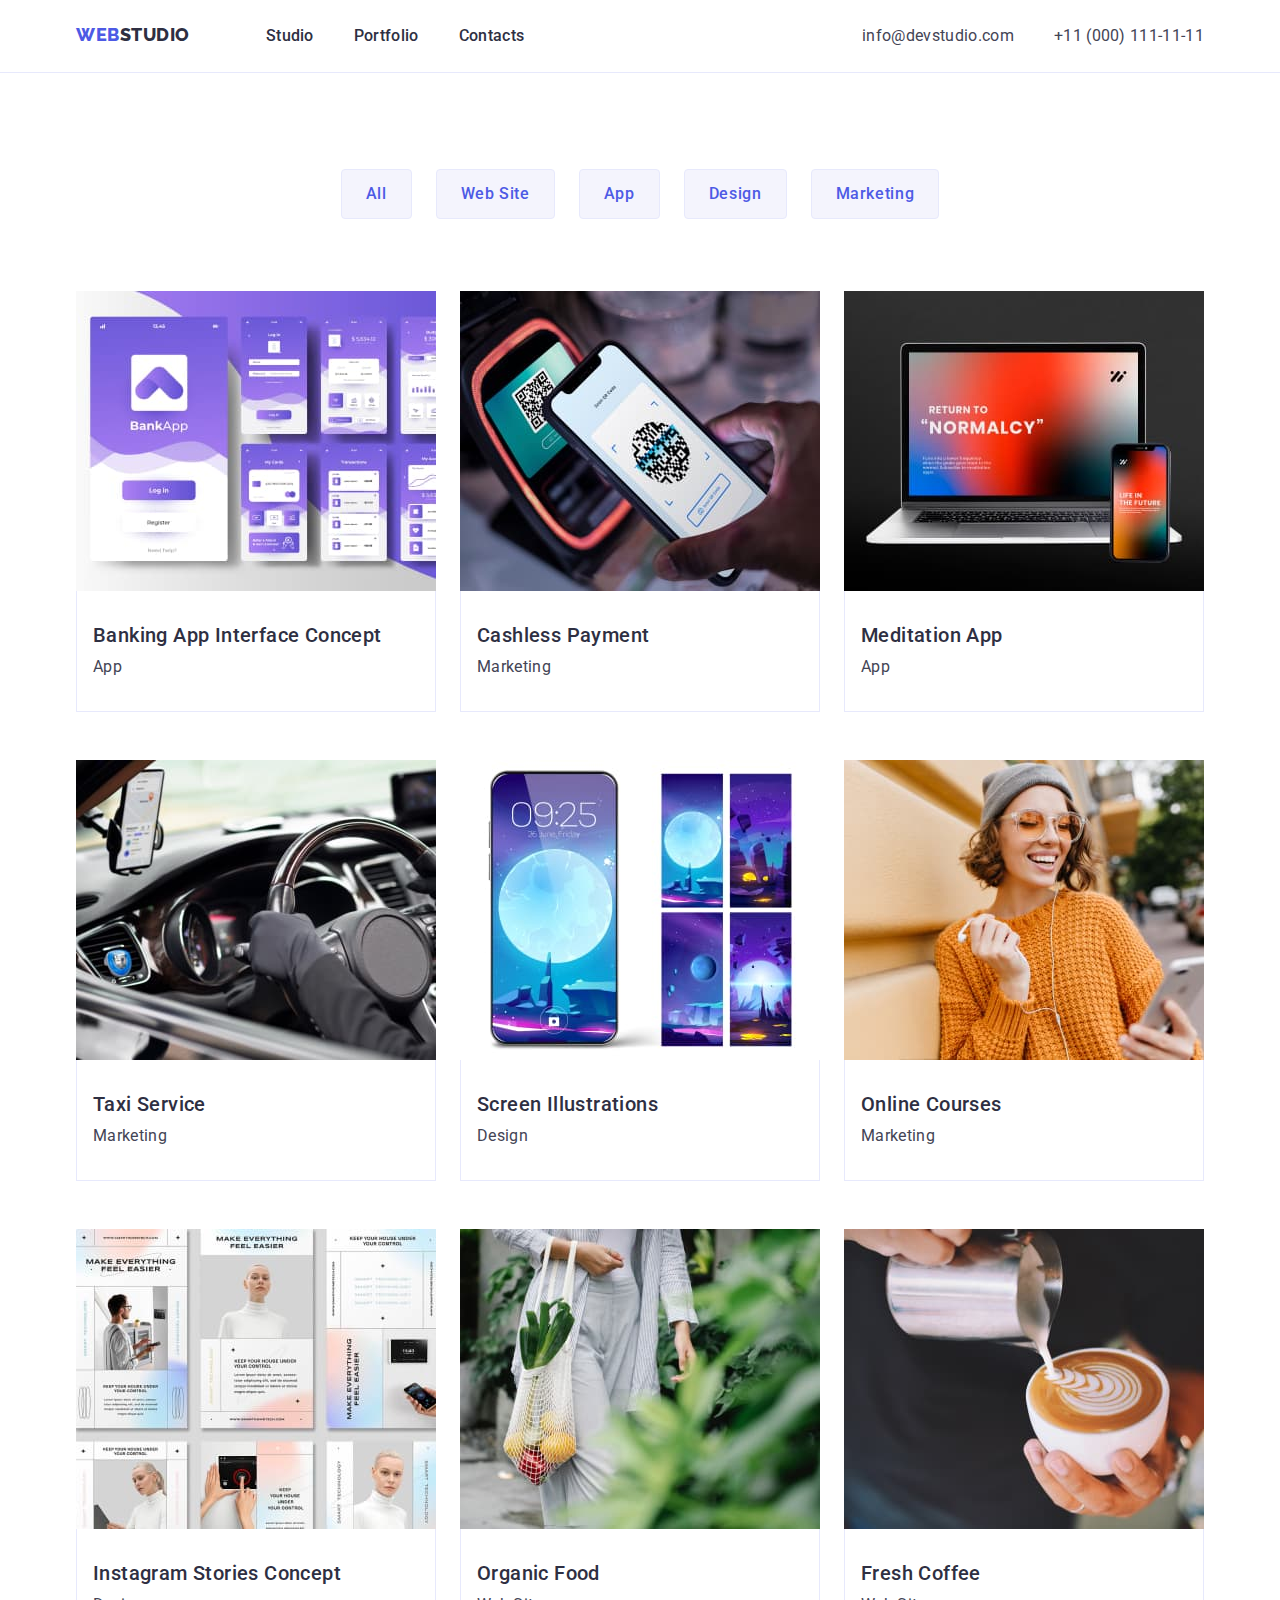
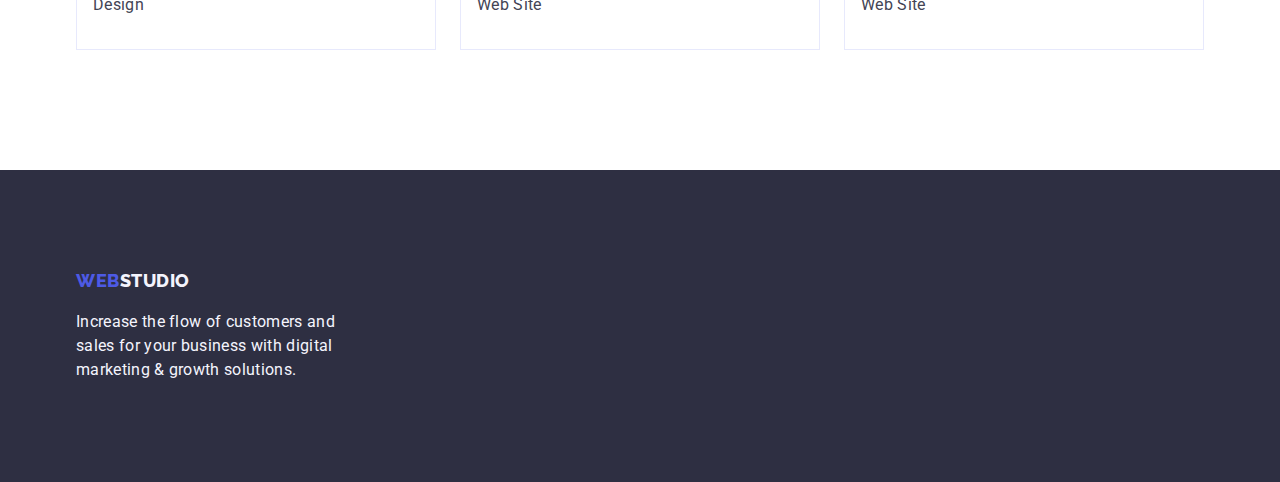
==== portfolio.html @ f59f9e8d "start-1" ====
<!DOCTYPE html>
<html lang="en">
  <head>
    <meta charset="UTF-8" />
    <meta http-equiv="X-UA-Compatible" content="IE=edge" />
    <meta name="viewport" content="width=device-width, initial-scale=1.0" />
    <title>Portfolio</title>
    <link rel="preconnect" href="https://fonts.googleapis.com" />
    <link rel="preconnect" href="https://fonts.gstatic.com" crossorigin />
    <link
      href="https://fonts.googleapis.com/css2?family=Raleway:wght@800&family=Roboto:wght@400;500;700&display=swap"
      rel="stylesheet"
    />
    <link
      rel="stylesheet"
      href="https://cdn.jsdelivr.net/npm/modern-normalize@2.0.0/modern-normalize.min.css"
    />
    <link rel="stylesheet" href="./css/styles.css" />
  </head>
  <body>
    <!-- Header -->
    <header class="page-header">
      <div class="container header-container">
        <nav class="page-nav">
          <a class="logo link" href="./index.html"
            >Web<span class="logo-studio">Studio</span></a
          >
          <ul class="nav-list list">
            <li class="nav-item">
              <a class="nav-link link" href="./index.html">Studio</a>
            </li>
            <li class="nav-item">
              <a class="nav-link link" href="./portfolio.html">Portfolio</a>
            </li>
            <li class="nav-item">
              <a class="nav-link link" href="">Contacts</a>
            </li>
          </ul>
        </nav>
        <address class="address">
          <ul class="address-list list">
            <li class="address-item">
              <a class="address-link link" href="mailto:info@devstudio.com"
                >info@devstudio.com</a
              >
            </li>
            <li class="address-item">
              <a class="address-link link" href="tel:+110001111111"
                >+11 (000) 111-11-11</a
              >
            </li>
          </ul>
        </address>
      </div>
    </header>
    <main>
      <section class="portfolio-section">
        <div class="container">
          <h1 class="visually-hidden">Our project</h1>
          <!-- Filters -->
          <ul class="filter-list list">
            <li><button type="button" class="btn-item">All</button></li>
            <li><button type="button" class="btn-item">Web Site</button></li>
            <li><button type="button" class="btn-item">App</button></li>
            <li><button type="button" class="btn-item">Design</button></li>
            <li><button type="button" class="btn-item">Marketing</button></li>
          </ul>
          <!-- Card concept -->
          <ul class="card-list list">
            <li class="card-item">
              <a href="" class="link">
                <img src="./images/portfolio-1.jpg" alt="Banking" width="360" />
                <div class="card-text-wrap">
                  <h2 class="card-title">Banking App Interface Concept</h2>
                  <p class="card-text">App</p>
                </div></a
              >
            </li>
            <li class="card-item">
              <a href="" class="link">
                <img
                  src="./images/portfolio-2.jpg"
                  alt="Cashless"
                  width="360"
                />
                <div class="card-text-wrap">
                  <h2 class="card-title">Cashless Payment</h2>
                  <p class="card-text">Marketing</p>
                </div></a
              >
            </li>
            <li class="card-item">
              <a href="" class="link">
                <img src="./images/portfolio-3.jpg" alt="Laptop" width="360" />
                <div class="card-text-wrap">
                  <h2 class="card-title">Meditation App</h2>
                  <p class="card-text">App</p>
                </div></a
              >
            </li>
            <li class="card-item">
              <a href="" class="link">
                <img src="./images/portfolio-4.jpg" alt="Taxi" width="360" />
                <div class="card-text-wrap">
                  <h2 class="card-title">Taxi Service</h2>
                  <p class="card-text">Marketing</p>
                </div></a
              >
            </li>
            <li class="card-item">
              <a href="" class="link">
                <img
                  src="./images/portfolio-5.jpg"
                  alt="Screen Illustrations"
                  width="360"
                />
                <div class="card-text-wrap">
                  <h2 class="card-title">Screen Illustrations</h2>
                  <p class="card-text">Design</p>
                </div></a
              >
            </li>
            <li class="card-item">
              <a href="" class="link">
                <img
                  src="./images/portfolio-6.jpg"
                  alt="Smiling Woman"
                  width="360"
                />
                <div class="card-text-wrap">
                  <h2 class="card-title">Online Courses</h2>
                  <p class="card-text">Marketing</p>
                </div></a
              >
            </li>
            <li class="card-item">
              <a href="" class="link">
                <img
                  src="./images/portfolio-7.jpg"
                  alt="Instagram"
                  width="360"
                />
                <div class="card-text-wrap">
                  <h2 class="card-title">Instagram Stories Concept</h2>
                  <p class="card-text">Design</p>
                </div></a
              >
            </li>
            <li class="card-item">
              <a href="" class="link">
                <img src="./images/portfolio-8.jpg" alt="Fruit" width="360" />
                <div class="card-text-wrap">
                  <h2 class="card-title">Organic Food</h2>
                  <p class="card-text">Web Site</p>
                </div></a
              >
            </li>
            <li class="card-item">
              <a href="" class="link">
                <img
                  src="./images/portfolio-9.jpg"
                  alt="Cap of Coffee"
                  width="360"
                />
                <div class="card-text-wrap">
                  <h2 class="card-title">Fresh Coffee</h2>
                  <p class="card-text">Web Site</p>
                </div></a
              >
            </li>
          </ul>
        </div>
      </section>
    </main>
    <!-- Footer -->
    <footer class="footer">
      <div class="container">
        <a class="footer-logo link" href="./index.html"
          >Web<span class="footer-logo-studio">Studio</span></a
        >
        <p class="footer-text">
          Increase the flow of customers and sales for your business with
          digital marketing & growth solutions.
        </p>
      </div>
    </footer>
  </body>
</html>
---- css/styles.css ----
:root {
  --first-title-color: #2e2f42;
  --second-title-color: #ffffff;
  --first-text-color: #434455;
  --second-text-color: #f4f4fd;
  --first-background-color: #2e2f42;
  --second-background-color: #f4f4fd;
}

h1,
h2,
h3,
p {
  margin-top: 0;
  margin-bottom: 0;
}

ul,
ol {
  margin-top: 0;
  margin-bottom: 0;
  padding-left: 0;
}

img {
  display: block;
}

address {
  font-style: normal;
}

button {
  cursor: pointer;
}

.list {
  list-style: none;
  margin: 0;
  padding: 0;
}

.link {
  text-decoration: none;
}

body {
  font-family: "Roboto", sans-serif;
  color: #434455;
  background-color: #ffffff;
}
.container {
  width: 1158px;
  padding: 0 15px;
  margin: 0 auto;
}

/* -------- HEADER -------- */

.page-header {
  border-bottom: 1px solid #e7e9fc;
}

.header-container {
  display: flex;
  align-items: center;
  justify-content: space-between;
}

.page-nav {
  display: flex;
  align-items: center;
}

.logo {
  font-family: "Raleway", sans-serif;
  font-weight: 800;
  font-size: 18px;
  height: 24px;
  line-height: 1.17;
  letter-spacing: 0.03em;
  text-transform: uppercase;
  color: #4d5ae5;
  margin-right: 76px;
}

.logo-studio {
  color: var(--first-title-color);
}

.nav-list {
  display: flex;
  align-items: center;
  gap: 40px;
}

.nav-item {
  padding-top: 24px;
  padding-bottom: 24px;
}

.nav-link {
  font-weight: 500;
  font-size: 16px;
  line-height: 1.5;
  letter-spacing: 0.02em;
  color: var(--first-title-color);
  padding-top: 24px;
  padding-bottom: 24px;
}

.nav-link:hover,
.nav-link:focus {
  color: #404bbf;
}

.address-list {
  display: flex;
  align-items: center;
  gap: 40px;
}

.address-link {
  font-style: normal;
  font-size: 16px;
  line-height: 1.5;
  letter-spacing: 0.02em;
  color: var(--first-text-color);
}

.address-link:hover,
.address-link:focus {
  color: #404bbf;
}

/* -------- HERO -------- */

.hero {
  background-color: var(--first-background-color);
  padding-top: 188px;
  padding-bottom: 188px;
}

.hero-container {
  display: flex;
  align-items: center;
  flex-direction: column;
}

.hero-title {
  font-size: 56px;
  max-width: 496px;
  height: 120px;
  line-height: 1.07;
  letter-spacing: 0.02em;
  text-align: center;
  color: var(--second-title-color);
  margin-bottom: 48px;
}

.hero-btn {
  font-family: "Roboto", sans-serif;
  min-width: 169px;
  background: #4d5ae5;
  font-weight: 500;
  font-size: 16px;
  line-height: 1.5;
  letter-spacing: 0.04em;
  color: #ffffff;
  border-radius: 4px;
  padding: 16px 32px;
  border: none;
}

.hero-btn:hover,
.hero-btn:focus {
  background-color: #404bbf;
}

/* -------- FEATURES -------- */

.section {
  padding-top: 120px;
  padding-bottom: 120px;
}

.visually-hidden {
  position: absolute;
  width: 1px;
  height: 1px;
  margin: -1px;
  border: 0;
  padding: 0;
  white-space: nowrap;
  clip-path: inset(100%);
  clip: rect(0 0 0 0);
  overflow: hidden;
}

.feature-wrap {
  display: flex;
  align-items: flex-start;
  gap: 24px;
}

.feature-item {
  width: 264px;
}

.feature-title {
  font-weight: 500;
  font-size: 20px;
  line-height: 1.2;
  letter-spacing: 0.02em;
  color: var(--first-title-color);
  margin-bottom: 8px;
}

.feature-text {
  font-size: 16px;
  line-height: 1.5;
  letter-spacing: 0.02em;
  color: var(--first-text-color);
}

/* -------- SECTION 2 -------- */

.section-two {
  padding-bottom: 120px;
}

.section-title {
  font-size: 36px;
  line-height: 1.11;
  letter-spacing: 0.02em;
  text-align: center;
  text-transform: capitalize;
  color: var(--first-title-color);
  margin-bottom: 72px;
}
.section-list {
  display: flex;
  gap: 24px;
}

/* -------- SECTION 3 -------- */

.team-section {
  background-color: var(--second-background-color);
}

.team-container {
  display: flex;
  flex-direction: column;
}

.team-list {
  display: flex;
  gap: 24px;
}

.team-item {
  background-color: #ffffff;
  border-radius: 0 0 4px 4px;
}

.team-text-wrap {
  display: flex;
  flex-direction: column;
  padding: 32px 16px;
}

.name {
  font-weight: 500;
  font-size: 20px;
  text-align: center;
  line-height: 1.2;
  letter-spacing: 0.02em;
  color: var(--first-title-color);
  margin-bottom: 8px;
}

.team-text {
  font-size: 16px;
  text-align: center;
  line-height: 1.5;
  letter-spacing: 0.02em;
  color: var(--first-text-color);
}

/* -------- PORTFOLIO-FILTER -------- */

.portfolio-section {
  padding-top: 96px;
  padding-bottom: 120px;
}

.filter-list {
  display: flex;
  justify-content: center;
  gap: 24px;
  margin-bottom: 72px;
}

.btn-item {
  font-family: inherit;
  background-color: #f4f4fd;
  font-weight: 500;
  font-size: 16px;
  line-height: 1.5;
  letter-spacing: 0.04em;
  color: #4d5ae5;
  padding: 12px 24px;
  border: 1px solid #e7e9fc;
  border-radius: 4px;
}

.btn-item:hover,
.btn-item:focus {
  background-color: #404bbf;
  color: #ffffff;
  box-shadow: 0px 3px 1px rgba(0, 0, 0, 0.1), 0px 2px 1px rgba(0, 0, 0, 0.08),
    0px 2px 2px rgba(0, 0, 0, 0.12);
  border: 1px solid transparent;
}

/* -------- CARD CONCEPT -------- */

.card-list {
  display: flex;
  flex-wrap: wrap;
  gap: 48px 24px;
}

.card-text-wrap {
  display: flex;
  flex-direction: column;
  align-items: flex-start;
  padding: 32px 16px;
  border: 1px solid #e7e9fc;
  border-top: none;
}

.card-title {
  font-weight: 500;
  font-size: 20px;
  line-height: 1.2;
  letter-spacing: 0.02em;
  color: var(--first-title-color);
  margin-bottom: 8px;
}

.card-text {
  font-size: 16px;
  line-height: 1.5;
  letter-spacing: 0.02em;
  color: var(--first-text-color);
}

/* -------- FOOTER -------- */

.footer {
  background-color: var(--first-background-color);
  padding-top: 100px;
  padding-bottom: 100px;
}

.footer-logo {
  display: inline-block;
  font-family: "Raleway", sans-serif;
  font-weight: 800;
  font-size: 18px;
  height: 24px;
  line-height: 1.17;
  letter-spacing: 0.03em;
  text-transform: uppercase;
  color: #4d5ae5;
  margin-bottom: 16px;
}

.footer-text {
  font-size: 16px;
  width: 264px;
  line-height: 1.5;
  letter-spacing: 0.02em;
  color: var(--second-text-color);
}

.footer-logo-studio {
  color: var(--second-text-color);
}
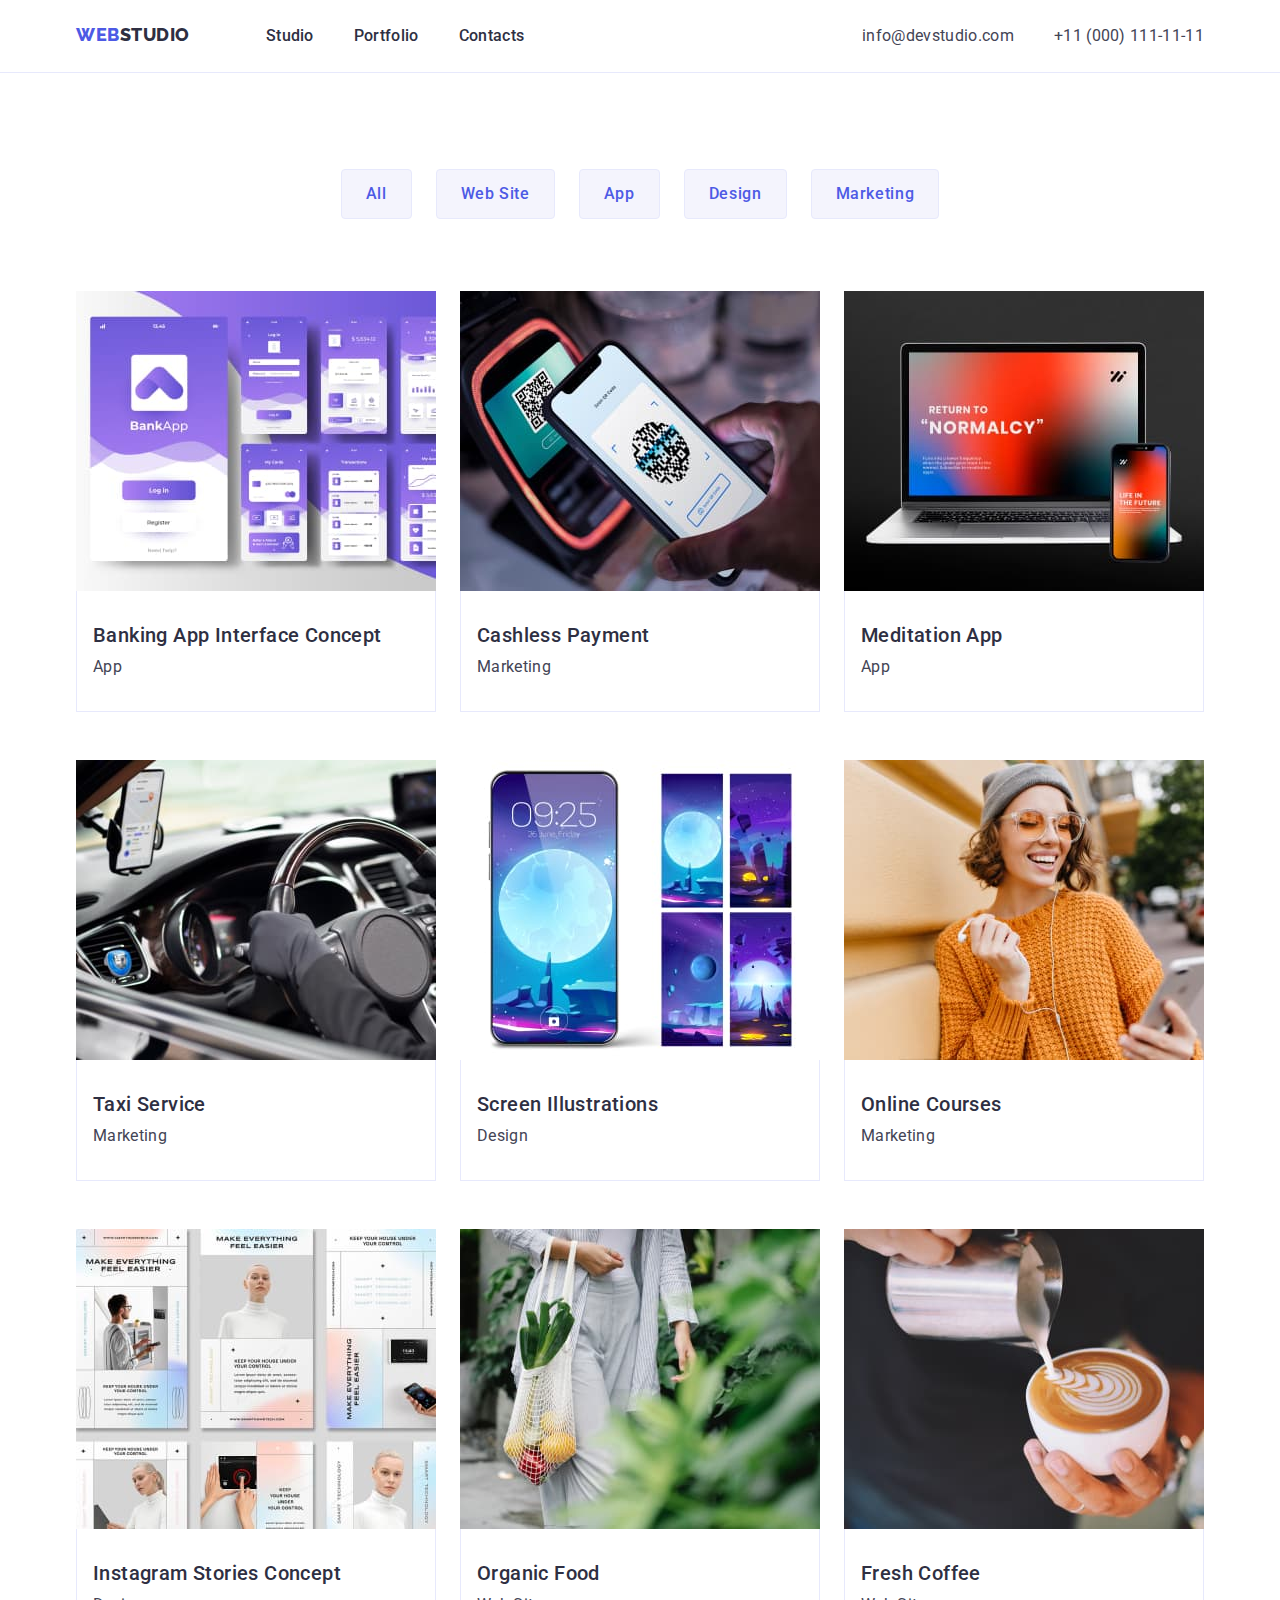
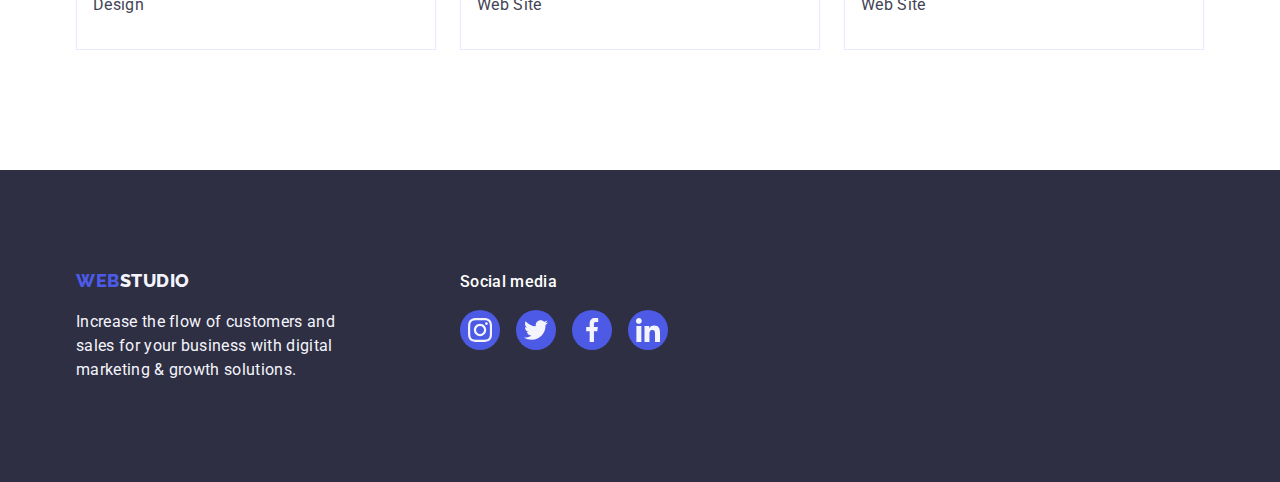
==== commit d7e2e86c: "monday-1" ====
--- a/portfolio.html
+++ b/portfolio.html
@@ -174,14 +174,49 @@
     </main>
     <!-- Footer -->
     <footer class="footer">
-      <div class="container">
-        <a class="footer-logo link" href="./index.html"
-          >Web<span class="footer-logo-studio">Studio</span></a
-        >
-        <p class="footer-text">
-          Increase the flow of customers and sales for your business with
-          digital marketing & growth solutions.
-        </p>
+      <div class="container footer-container">
+        <div class="logo-wrap">
+          <a class="footer-logo link" href="./index.html"
+            >Web<span class="footer-logo-studio">Studio</span></a
+          >
+          <p class="footer-text">
+            Increase the flow of customers and sales for your business with
+            digital marketing & growth solutions.
+          </p>
+        </div>
+        <div class="social-media-wrap">
+          <p class="social-media-text">Social media</p>
+          <ul class="social-media-list list">
+            <li class="social-list-item">
+              <a href="" class="social-list-link">
+                <svg class="social-list-icon" width="24" height="24">
+                  <use href="./images/icons.svg#icon-instagram"></use>
+                </svg>
+              </a>
+            </li>
+            <li class="social-list-item">
+              <a href="" class="social-list-link">
+                <svg class="social-list-icon" width="24" height="24">
+                  <use href="./images/icons.svg#icon-twitter"></use>
+                </svg>
+              </a>
+            </li>
+            <li class="social-list-item">
+              <a href="" class="social-list-link">
+                <svg class="social-list-icon" width="24" height="24">
+                  <use href="./images/icons.svg#icon-facebook"></use>
+                </svg>
+              </a>
+            </li>
+            <li class="social-list-item">
+              <a href="" class="social-list-link">
+                <svg class="social-list-icon" width="24" height="24">
+                  <use href="./images/icons.svg#icon-linkedin"></use>
+                </svg>
+              </a>
+            </li>
+          </ul>
+        </div>
       </div>
     </footer>
   </body>
--- a/css/styles.css
+++ b/css/styles.css
@@ -139,6 +139,12 @@
   background-color: var(--first-background-color);
   padding-top: 188px;
   padding-bottom: 188px;
+  background-image: linear-gradient(
+      rgba(46, 47, 66, 0.7),
+      rgba(46, 47, 66, 0.7)
+    ),
+    url("../images/bg.jpg");
+  background-size: cover;
 }
 
 .hero-container {
@@ -207,6 +213,16 @@
   width: 264px;
 }
 
+.feature-icon {
+  display: flex;
+  justify-content: center;
+  align-items: center;
+  background: var(--second-background-color);
+  border-radius: 4px;
+  height: 112px;
+  margin-bottom: 8px;
+}
+
 .feature-title {
   font-weight: 500;
   font-size: 20px;
@@ -286,8 +302,40 @@
   line-height: 1.5;
   letter-spacing: 0.02em;
   color: var(--first-text-color);
-}
-
+  margin-bottom: 8px;
+}
+
+.social-list {
+  display: flex;
+  gap: 24px;
+}
+
+.social-list-link {
+  display: flex;
+  justify-content: center;
+  align-items: center;
+  width: 40px;
+  height: 40px;
+  border-radius: 50%;
+  background-color: #4d5ae5;
+}
+
+/* -----------SECTION 4----------- */
+
+.customers-list {
+  display: flex;
+  gap: 24px;
+}
+
+.customers-list-item {
+  display: flex;
+  justify-content: center;
+  align-items: center;
+  width: 168px;
+  height: 88px;
+  border: 1px solid #8e8f99;
+  border-radius: 4px;
+}
 /* -------- PORTFOLIO-FILTER -------- */
 
 .portfolio-section {
@@ -363,6 +411,10 @@
   background-color: var(--first-background-color);
   padding-top: 100px;
   padding-bottom: 100px;
+}
+
+.footer-container {
+  display: flex;
 }
 
 .footer-logo {
@@ -389,3 +441,26 @@
 .footer-logo-studio {
   color: var(--second-text-color);
 }
+
+.social-media-wrap {
+  display: flex;
+  flex-direction: column;
+  width: 208px;
+  height: 80px;
+  margin-left: 120px;
+}
+
+.social-media-text {
+  font-family: "Roboto", sans-serif;
+  font-weight: 500;
+  font-size: 16px;
+  line-height: 1.5;
+  letter-spacing: 0.02em;
+  color: #ffffff;
+  margin-bottom: 16px;
+}
+
+.social-media-list {
+  display: flex;
+  gap: 16px;
+}
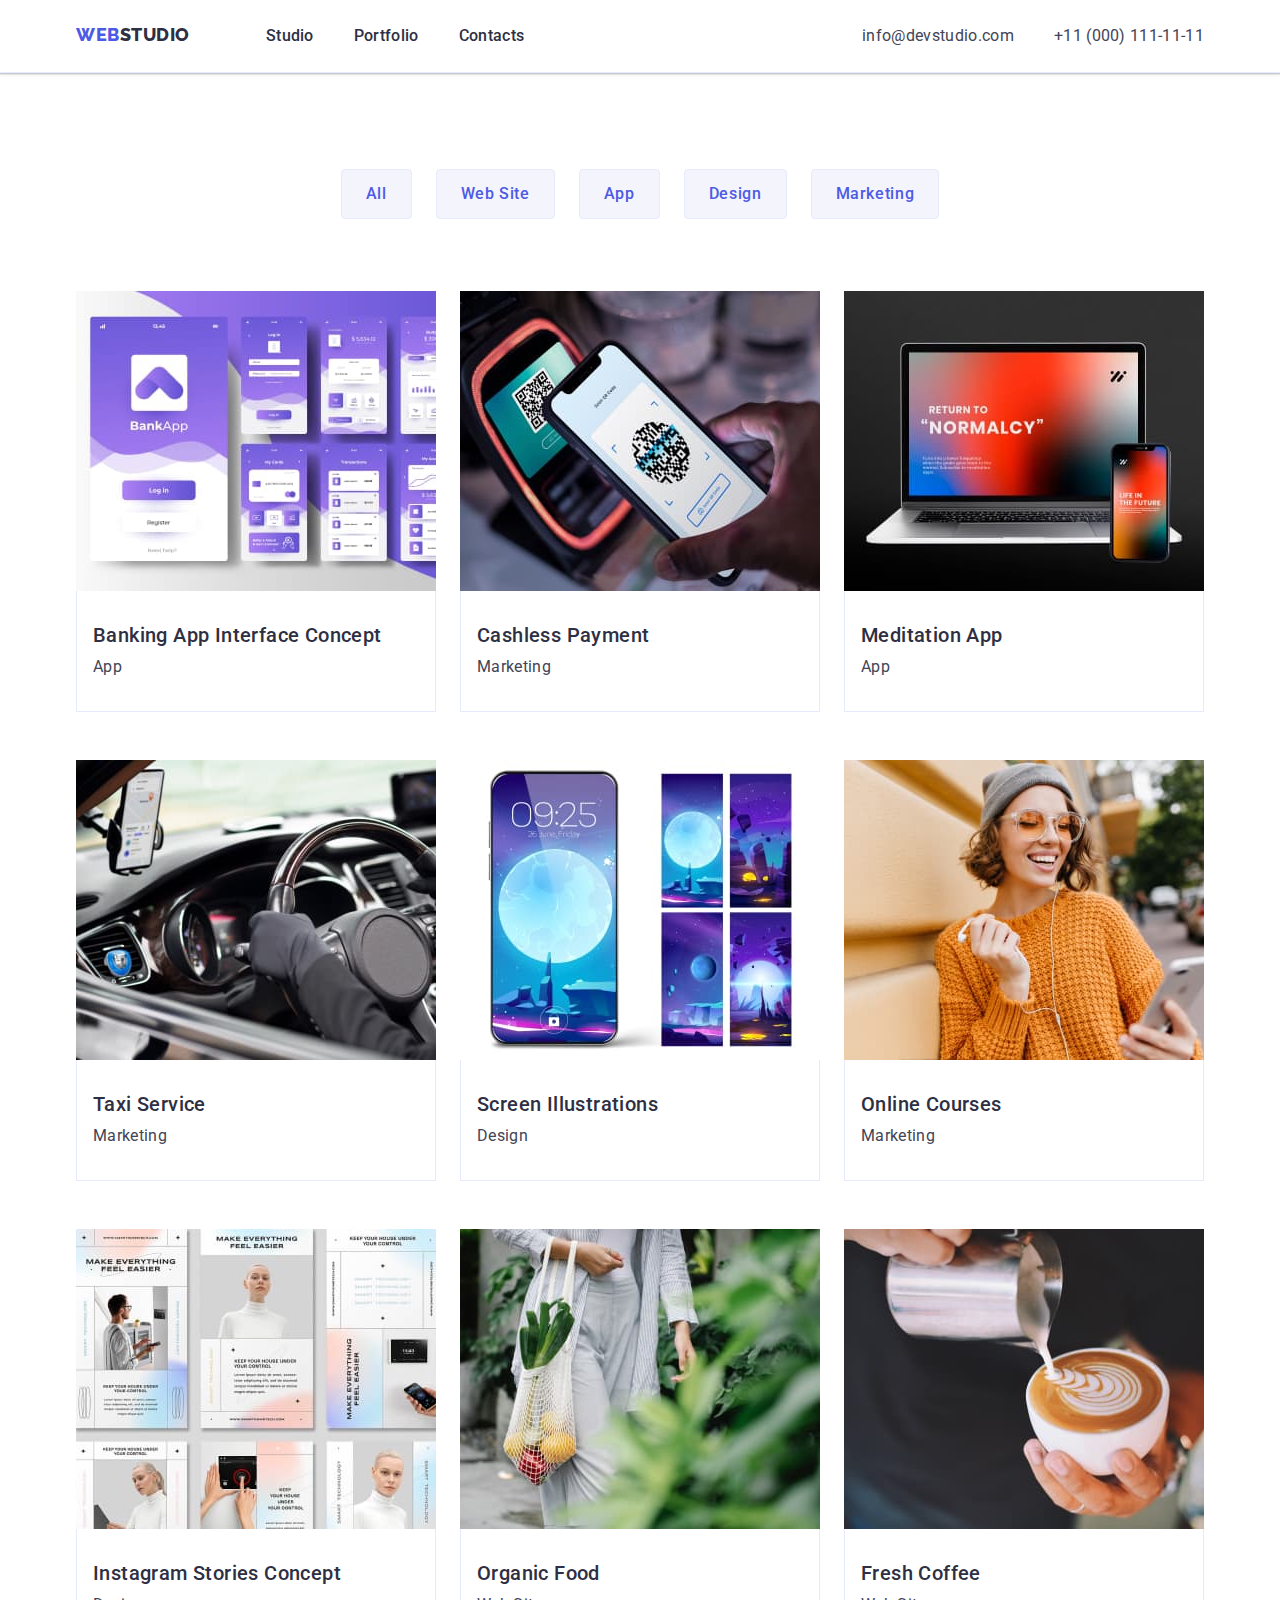
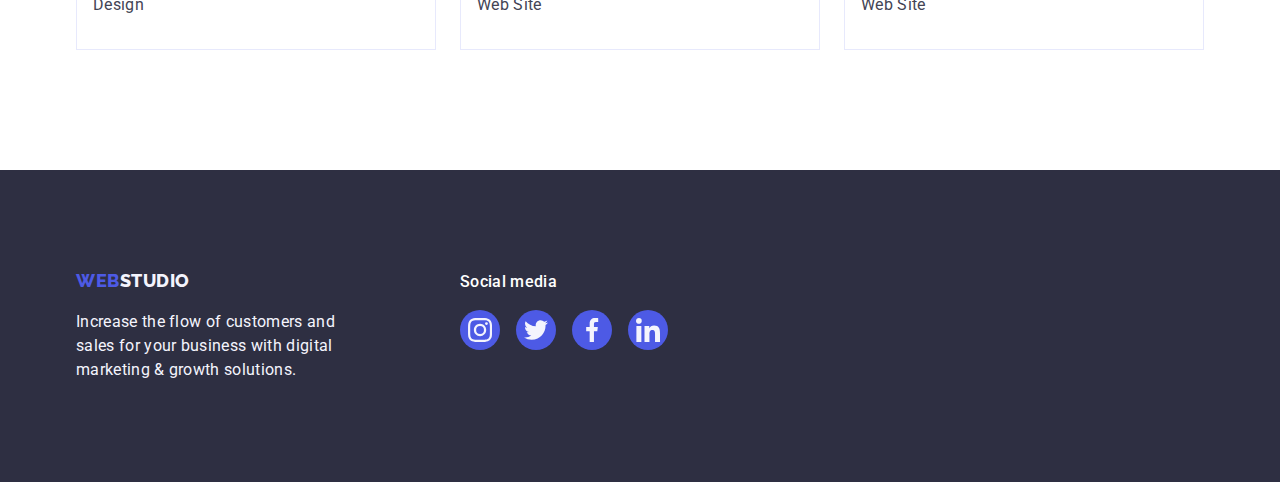
==== commit 6926e138: "finish-1" ====
--- a/portfolio.html
+++ b/portfolio.html
@@ -68,7 +68,7 @@
           <!-- Card concept -->
           <ul class="card-list list">
             <li class="card-item">
-              <a href="" class="link">
+              <a href="" class="link-app link">
                 <img src="./images/portfolio-1.jpg" alt="Banking" width="360" />
                 <div class="card-text-wrap">
                   <h2 class="card-title">Banking App Interface Concept</h2>
@@ -77,7 +77,7 @@
               >
             </li>
             <li class="card-item">
-              <a href="" class="link">
+              <a href="" class="link-app link">
                 <img
                   src="./images/portfolio-2.jpg"
                   alt="Cashless"
@@ -90,7 +90,7 @@
               >
             </li>
             <li class="card-item">
-              <a href="" class="link">
+              <a href="" class="link-app link">
                 <img src="./images/portfolio-3.jpg" alt="Laptop" width="360" />
                 <div class="card-text-wrap">
                   <h2 class="card-title">Meditation App</h2>
@@ -99,7 +99,7 @@
               >
             </li>
             <li class="card-item">
-              <a href="" class="link">
+              <a href="" class="link-app link">
                 <img src="./images/portfolio-4.jpg" alt="Taxi" width="360" />
                 <div class="card-text-wrap">
                   <h2 class="card-title">Taxi Service</h2>
@@ -108,7 +108,7 @@
               >
             </li>
             <li class="card-item">
-              <a href="" class="link">
+              <a href="" class="link-app link">
                 <img
                   src="./images/portfolio-5.jpg"
                   alt="Screen Illustrations"
@@ -121,7 +121,7 @@
               >
             </li>
             <li class="card-item">
-              <a href="" class="link">
+              <a href="" class="link-app link">
                 <img
                   src="./images/portfolio-6.jpg"
                   alt="Smiling Woman"
@@ -134,7 +134,7 @@
               >
             </li>
             <li class="card-item">
-              <a href="" class="link">
+              <a href="" class="link-app link">
                 <img
                   src="./images/portfolio-7.jpg"
                   alt="Instagram"
@@ -147,7 +147,7 @@
               >
             </li>
             <li class="card-item">
-              <a href="" class="link">
+              <a href="" class="link-app link">
                 <img src="./images/portfolio-8.jpg" alt="Fruit" width="360" />
                 <div class="card-text-wrap">
                   <h2 class="card-title">Organic Food</h2>
@@ -156,7 +156,7 @@
               >
             </li>
             <li class="card-item">
-              <a href="" class="link">
+              <a href="" class="link-app link">
                 <img
                   src="./images/portfolio-9.jpg"
                   alt="Cap of Coffee"
@@ -188,28 +188,28 @@
           <p class="social-media-text">Social media</p>
           <ul class="social-media-list list">
             <li class="social-list-item">
-              <a href="" class="social-list-link">
+              <a href="" class="social-media-link">
                 <svg class="social-list-icon" width="24" height="24">
                   <use href="./images/icons.svg#icon-instagram"></use>
                 </svg>
               </a>
             </li>
             <li class="social-list-item">
-              <a href="" class="social-list-link">
+              <a href="" class="social-media-link">
                 <svg class="social-list-icon" width="24" height="24">
                   <use href="./images/icons.svg#icon-twitter"></use>
                 </svg>
               </a>
             </li>
             <li class="social-list-item">
-              <a href="" class="social-list-link">
+              <a href="" class="social-media-link">
                 <svg class="social-list-icon" width="24" height="24">
                   <use href="./images/icons.svg#icon-facebook"></use>
                 </svg>
               </a>
             </li>
             <li class="social-list-item">
-              <a href="" class="social-list-link">
+              <a href="" class="social-media-link">
                 <svg class="social-list-icon" width="24" height="24">
                   <use href="./images/icons.svg#icon-linkedin"></use>
                 </svg>
--- a/css/styles.css
+++ b/css/styles.css
@@ -59,6 +59,8 @@
 
 .page-header {
   border-bottom: 1px solid #e7e9fc;
+  box-shadow: 0px 2px 1px rgba(46, 47, 66, 0.08),
+    0px 1px 1px rgba(46, 47, 66, 0.16), 0px 1px 6px rgba(46, 47, 66, 0.08);
 }
 
 .header-container {
@@ -278,6 +280,8 @@
 .team-item {
   background-color: #ffffff;
   border-radius: 0 0 4px 4px;
+  box-shadow: 0px 1px 6px rgba(46, 47, 66, 0.08),
+    0px 1px 1px rgba(46, 47, 66, 0.16), 0px 2px 1px rgba(46, 47, 66, 0.08);
 }
 
 .team-text-wrap {
@@ -308,6 +312,10 @@
 .social-list {
   display: flex;
   gap: 24px;
+}
+
+.social-list-icon {
+  fill: #ffffff;
 }
 
 .social-list-link {
@@ -320,6 +328,10 @@
   background-color: #4d5ae5;
 }
 
+.social-list-link:hover {
+  background-color: #404bbf;
+}
+
 /* -----------SECTION 4----------- */
 
 .customers-list {
@@ -328,14 +340,31 @@
 }
 
 .customers-list-item {
-  display: flex;
-  justify-content: center;
-  align-items: center;
-  width: 168px;
+  width: calc((100% - 120px) / 6);
   height: 88px;
+}
+
+.customers-list-link {
+  display: flex;
+  width: 100%;
+  height: 100%;
   border: 1px solid #8e8f99;
   border-radius: 4px;
-}
+  justify-content: center;
+  align-items: center;
+  color: #8e8f99;
+}
+
+.customers-list-link:hover,
+.customers-list-link:focus {
+  border-color: #404bbf;
+  color: #404bbf;
+}
+
+.customers-list-icon {
+  fill: currentColor;
+}
+
 /* -------- PORTFOLIO-FILTER -------- */
 
 .portfolio-section {
@@ -373,6 +402,16 @@
 }
 
 /* -------- CARD CONCEPT -------- */
+
+.link-app {
+  display: block;
+}
+
+.link-app:hover,
+.link-app:focus {
+  box-shadow: 0px 1px 6px rgba(46, 47, 66, 0.08),
+    0px 1px 1px rgba(46, 47, 66, 0.16), 0px 2px 1px rgba(46, 47, 66, 0.08);
+}
 
 .card-list {
   display: flex;
@@ -464,3 +503,17 @@
   display: flex;
   gap: 16px;
 }
+
+.social-media-link {
+  display: flex;
+  justify-content: center;
+  align-items: center;
+  width: 40px;
+  height: 40px;
+  border-radius: 50%;
+  background-color: #4d5ae5;
+}
+
+.social-media-link:hover {
+  background-color: #31d0aa;
+}
